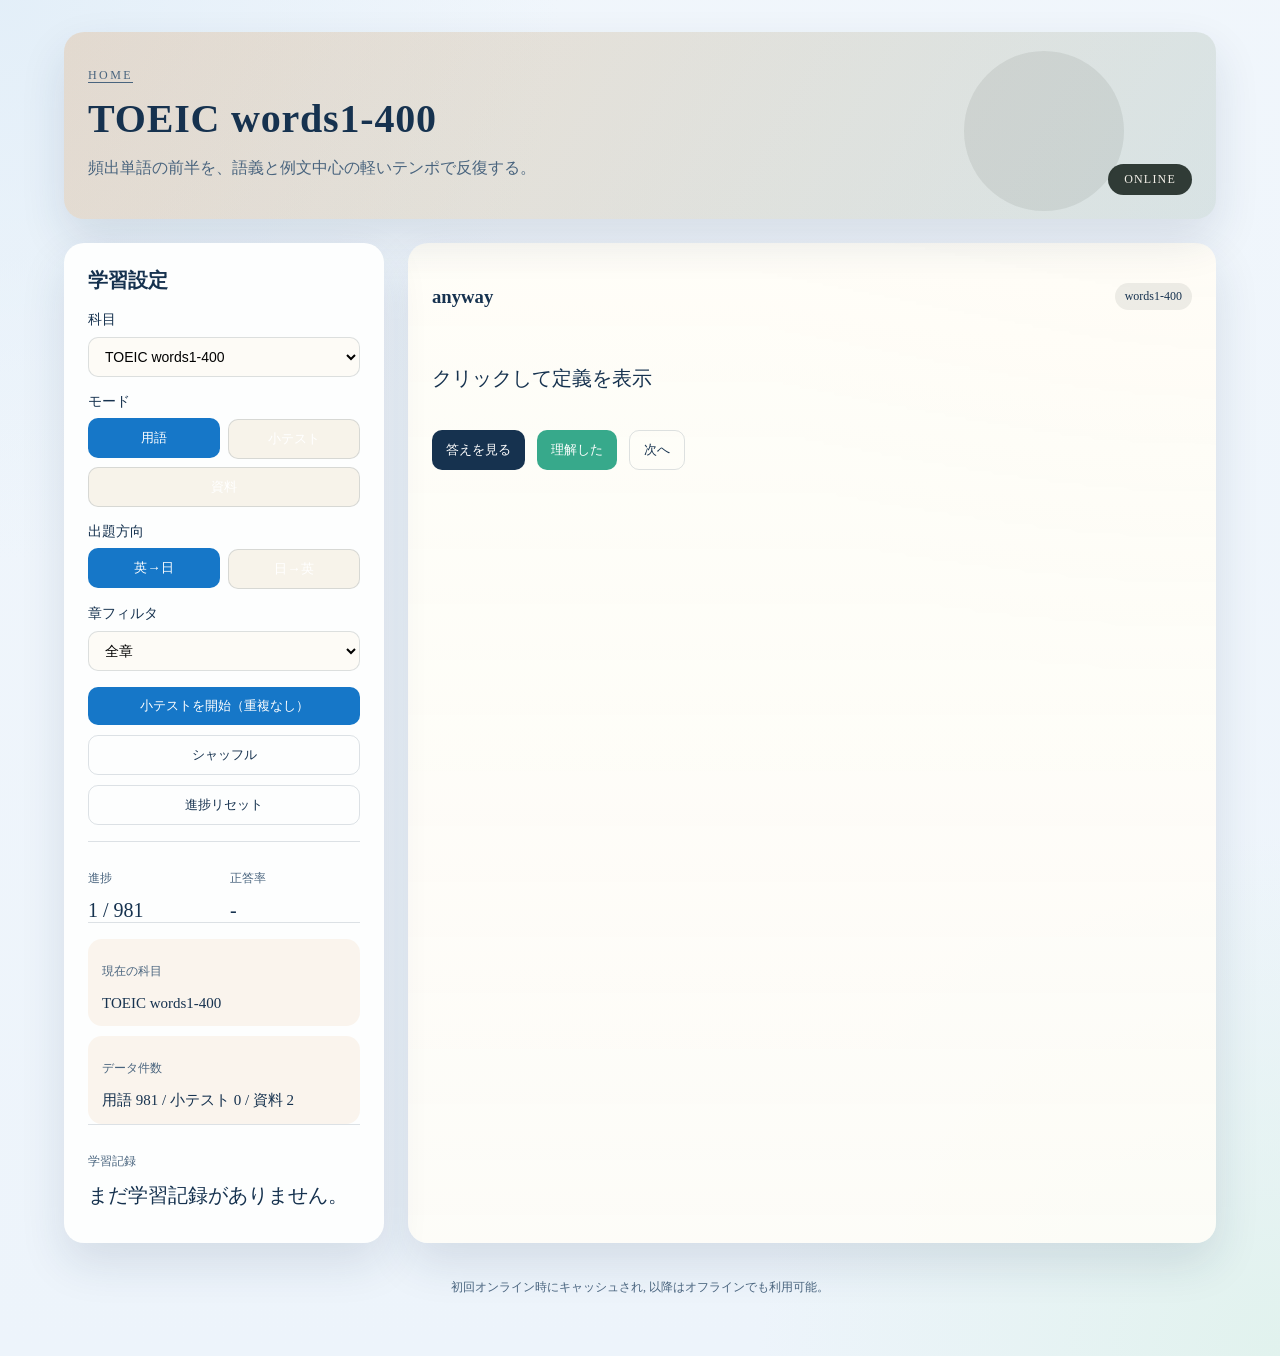
==== study.html @ 6f46da46 "Add subject home and materials view" ====
<!doctype html>
<html lang="ja">
<head>
  <meta charset="utf-8" />
  <meta name="viewport" content="width=device-width, initial-scale=1" />
  <meta name="theme-color" content="#1f2a24" />
  <link rel="manifest" href="./manifest.json" />
  <link rel="icon" href="./assets/icon.svg" type="image/svg+xml" />
  <link rel="stylesheet" href="./styles.css" />
  <title>Study Forge | Subject</title>
</head>
<body class="study-page" data-theme="default">
  <div class="app">
    <header class="hero">
      <div>
        <p class="eyebrow"><a href="./index.html" class="back-link">Home</a></p>
        <h1 id="pageTitle">Study Forge</h1>
        <p class="subtitle" id="pageSubtitle">用語も論点も、迷わず反復するための静かな訓練場。</p>
      </div>
      <div class="status" id="netStatus">Offline Ready</div>
    </header>

    <main class="grid">
      <section class="panel controls">
        <h2>学習設定</h2>
        <label class="field">
          <span>科目</span>
          <select id="subjectSelect"></select>
        </label>
        <label class="field">
          <span>モード</span>
          <div class="segmented" role="group">
            <button type="button" id="modeTerms" class="segmented-btn is-active">用語</button>
            <button type="button" id="modeQuiz" class="segmented-btn">小テスト</button>
            <button type="button" id="modeMaterials" class="segmented-btn">資料</button>
          </div>
        </label>
        <label class="field">
          <span>出題方向</span>
          <div class="segmented" role="group">
            <button type="button" id="directionEnJa" class="segmented-btn is-active">英→日</button>
            <button type="button" id="directionJaEn" class="segmented-btn">日→英</button>
          </div>
        </label>
        <label class="field">
          <span>章フィルタ</span>
          <select id="chapterSelect"></select>
        </label>
        <div class="actions">
          <button type="button" id="startQuizBtn" class="primary">小テストを開始（重複なし）</button>
          <button type="button" id="shuffleBtn" class="ghost">シャッフル</button>
          <button type="button" id="resetBtn" class="ghost">進捗リセット</button>
        </div>
        <div class="metrics">
          <div>
            <p class="metric-label">進捗</p>
            <p id="progressText" class="metric-value">0 / 0</p>
          </div>
          <div>
            <p class="metric-label">正答率</p>
            <p id="accuracyText" class="metric-value">-</p>
          </div>
        </div>
        <div class="overview">
          <div class="overview-item">
            <p class="metric-label">現在の科目</p>
            <p id="subjectTitle" class="overview-value">-</p>
          </div>
          <div class="overview-item">
            <p class="metric-label">データ件数</p>
            <p id="datasetSummary" class="overview-value">-</p>
          </div>
        </div>
        <div class="study-log">
          <p class="metric-label">学習記録</p>
          <p id="historySummary" class="metric-value"></p>
          <div id="historyList" class="history-list"></div>
        </div>
      </section>

      <section class="panel content" id="contentPanel">
        <div class="card" id="cardView">
          <div class="card-header">
            <h3 id="cardTitle">読み込み中...</h3>
            <span id="cardTag" class="tag"></span>
          </div>
          <p id="cardBody" class="card-body"></p>
          <div id="cardMeta" class="card-meta hidden">
            <div class="meta-block hidden" id="cardSynonymsBlock">
              <p class="meta-title">類義語</p>
              <ul id="cardSynonyms" class="meta-list"></ul>
            </div>
            <div class="meta-block hidden" id="cardDerivativesBlock">
              <p class="meta-title">派生語</p>
              <ul id="cardDerivatives" class="meta-list"></ul>
            </div>
            <div class="meta-block hidden" id="cardPhrasesBlock">
              <p class="meta-title">熟語・語句</p>
              <ul id="cardPhrases" class="meta-list"></ul>
            </div>
            <div class="meta-block hidden" id="cardExamplesBlock">
              <p class="meta-title">例文</p>
              <ul id="cardExamples" class="meta-list"></ul>
            </div>
          </div>
          <div class="card-actions" id="cardActions">
            <button type="button" id="revealBtn">答えを見る</button>
            <button type="button" id="knownBtn" class="good">理解した</button>
            <button type="button" id="nextBtn" class="ghost">次へ</button>
          </div>
        </div>

        <div class="card hidden" id="quizView">
          <div class="card-header">
            <h3 id="quizTitle">問題</h3>
            <span id="quizTag" class="tag"></span>
          </div>
          <p id="quizQuestion" class="card-body"></p>
          <div id="quizOptions" class="options"></div>
          <div class="explain" id="quizExplain"></div>
          <div class="card-actions">
            <button type="button" id="quizNextBtn" class="ghost">次の問題</button>
          </div>
        </div>

        <div class="card hidden material-card" id="materialView">
          <div class="card-header">
            <div>
              <p class="section-kicker">Reference</p>
              <h3 id="materialTitle">資料</h3>
            </div>
            <span id="materialTag" class="tag"></span>
          </div>
          <p id="materialSummary" class="card-body"></p>
          <div class="material-layout">
            <section class="material-panel hidden" id="materialPointsBlock">
              <p class="meta-title">要点</p>
              <ul id="materialPoints" class="meta-list"></ul>
            </section>
            <section class="material-panel hidden" id="materialDetailsBlock">
              <p class="meta-title">補足</p>
              <div id="materialDetails" class="detail-list"></div>
            </section>
          </div>
          <div class="material-foot">
            <p id="materialSource" class="material-source"></p>
          </div>
          <div class="card-actions">
            <button type="button" id="materialNextBtn" class="ghost">次の資料</button>
          </div>
        </div>

        <div class="card hidden" id="sessionView">
          <div class="card-header">
            <h3 id="sessionTitle">小テスト</h3>
            <span id="sessionTag" class="tag"></span>
          </div>
          <p id="sessionQuestion" class="card-body"></p>
          <div id="sessionOptions" class="options"></div>
          <div class="explain" id="sessionExplain"></div>
          <div class="card-actions">
            <button type="button" id="sessionExitBtn" class="ghost">中断して戻る</button>
            <button type="button" id="sessionNextBtn">次へ</button>
          </div>
        </div>

        <div class="card hidden" id="sessionResultView">
          <div class="card-header">
            <h3>テスト結果</h3>
          </div>
          <p id="sessionScore" class="card-body"></p>
          <div class="card-actions">
            <button type="button" id="sessionReviewBtn">間違いを復習</button>
            <button type="button" id="sessionBackBtn" class="ghost">元のページに戻る</button>
          </div>
        </div>

        <div class="card hidden" id="sessionReviewView">
          <div class="card-header">
            <h3>間違いの復習</h3>
            <span id="reviewTag" class="tag"></span>
          </div>
          <p id="reviewQuestion" class="card-body"></p>
          <div id="reviewOptions" class="options"></div>
          <div class="explain" id="reviewExplain"></div>
          <div class="card-actions">
            <button type="button" id="reviewBackBtn" class="ghost">元のページに戻る</button>
            <button type="button" id="reviewNextBtn">次へ</button>
          </div>
        </div>
      </section>
    </main>

    <footer class="footer">
      <p>初回オンライン時にキャッシュされ, 以降はオフラインでも利用可能。</p>
    </footer>
  </div>

  <script src="./app.js"></script>
</body>
</html>
---- styles.css ----
:root {
  --bg: #f3efe6;
  --ink: #1f2a24;
  --ink-soft: #3d4b42;
  --accent: #d9822b;
  --accent-2: #6d8f7c;
  --card: #fffdf7;
  --line: rgba(31, 42, 36, 0.15);
  --shadow: 0 18px 50px rgba(31, 42, 36, 0.15);
}

body[data-theme="toeic"] {
  --bg: #edf4fb;
  --ink: #16324f;
  --ink-soft: #49647e;
  --accent: #1677c8;
  --accent-2: #37a98b;
  --card: #fdfefe;
  --line: rgba(22, 50, 79, 0.14);
  --shadow: 0 20px 46px rgba(22, 50, 79, 0.12);
}

body[data-theme="philosophy"] {
  --bg: #f3eadc;
  --ink: #241c18;
  --ink-soft: #645249;
  --accent: #9f5f2d;
  --accent-2: #6e7d59;
  --card: #fffaf1;
  --line: rgba(36, 28, 24, 0.14);
  --shadow: 0 20px 48px rgba(36, 28, 24, 0.14);
}

* {
  box-sizing: border-box;
}

body {
  margin: 0;
  font-family: "Cormorant Garamond", "Palatino", "Times New Roman", serif;
  color: var(--ink);
  background: radial-gradient(circle at top left, #f5f1ea 0%, #efe6d7 40%, #e6dcc9 100%);
  min-height: 100vh;
}

body.study-page {
  background:
    radial-gradient(circle at top left, color-mix(in srgb, var(--accent) 12%, white) 0%, transparent 30%),
    radial-gradient(circle at bottom right, color-mix(in srgb, var(--accent-2) 15%, white) 0%, transparent 28%),
    linear-gradient(180deg, color-mix(in srgb, var(--bg) 82%, white), var(--bg));
}

body.home-page {
  background:
    linear-gradient(180deg, #f6f1e8 0%, #ece1ce 100%);
}

.app {
  max-width: 1200px;
  margin: 0 auto;
  padding: 32px 24px 48px;
  display: flex;
  flex-direction: column;
  gap: 24px;
}

.hero {
  display: flex;
  justify-content: space-between;
  align-items: flex-end;
  padding: 24px;
  background: linear-gradient(120deg, rgba(217, 130, 43, 0.2), rgba(109, 143, 124, 0.18));
  border-radius: 20px;
  box-shadow: var(--shadow);
  position: relative;
  overflow: hidden;
  animation: fadeSlide 700ms ease-out;
}

.hero::after {
  content: "";
  position: absolute;
  inset: 10% 8% auto auto;
  width: 160px;
  height: 160px;
  border-radius: 50%;
  background: rgba(31, 42, 36, 0.08);
}

.back-link {
  color: inherit;
  text-decoration: none;
  border-bottom: 1px solid currentColor;
}

.home-shell {
  max-width: 1280px;
}

.home-main {
  display: grid;
  gap: 24px;
}

.home-grid {
  display: grid;
  grid-template-columns: repeat(auto-fit, minmax(240px, 1fr));
  gap: 20px;
}

.subject-card {
  display: grid;
  gap: 10px;
  min-height: 220px;
  padding: 22px;
  border-radius: 22px;
  background: rgba(255, 253, 247, 0.86);
  border: 1px solid rgba(31, 42, 36, 0.08);
  box-shadow: var(--shadow);
  text-decoration: none;
  color: inherit;
  transition: transform 200ms ease, box-shadow 200ms ease, border-color 200ms ease;
}

.subject-card:hover {
  transform: translateY(-3px);
  box-shadow: 0 24px 50px rgba(31, 42, 36, 0.16);
  border-color: rgba(31, 42, 36, 0.16);
}

.subject-card[data-theme="toeic"] {
  background: linear-gradient(180deg, rgba(251, 254, 255, 0.94), rgba(231, 242, 253, 0.94));
}

.subject-card[data-theme="philosophy"] {
  background: linear-gradient(180deg, rgba(255, 250, 241, 0.96), rgba(241, 229, 211, 0.96));
}

.subject-card h3 {
  margin: 0;
  font-size: 28px;
}

.subject-description {
  margin: 0;
  font-size: 15px;
  line-height: 1.6;
  color: var(--ink-soft);
}

.subject-meta {
  margin-top: auto;
  font-size: 12px;
  letter-spacing: 0.08em;
  text-transform: uppercase;
  color: var(--ink-soft);
}

h1 {
  font-size: 40px;
  margin: 8px 0;
  letter-spacing: 0.02em;
}

.eyebrow {
  text-transform: uppercase;
  letter-spacing: 0.2em;
  font-size: 12px;
  color: var(--ink-soft);
}

.subtitle {
  font-size: 16px;
  color: var(--ink-soft);
  max-width: 520px;
}

.status {
  font-size: 12px;
  padding: 8px 16px;
  border-radius: 999px;
  background: rgba(31, 42, 36, 0.9);
  color: #f2efe8;
  text-transform: uppercase;
  letter-spacing: 0.1em;
}

.grid {
  display: grid;
  grid-template-columns: minmax(260px, 320px) 1fr;
  gap: 24px;
}

.panel {
  background: var(--card);
  border-radius: 20px;
  padding: 24px;
  box-shadow: var(--shadow);
  animation: fadeRise 700ms ease-out;
}

.controls {
  position: sticky;
  top: 20px;
  align-self: start;
}

.controls h2 {
  margin-top: 0;
  font-size: 20px;
}

.field {
  display: flex;
  flex-direction: column;
  gap: 8px;
  margin-bottom: 16px;
  font-size: 14px;
}

select {
  padding: 10px 12px;
  border-radius: 10px;
  border: 1px solid var(--line);
  font-size: 14px;
  background: #fdfbf6;
}

.segmented {
  display: flex;
  gap: 8px;
  flex-wrap: wrap;
}

.segmented-btn {
  flex: 1 1 88px;
  padding: 10px;
  border-radius: 10px;
  border: 1px solid var(--line);
  background: #f7f3ea;
  cursor: pointer;
  transition: transform 200ms ease, background 200ms ease;
}

.segmented-btn.is-active {
  background: var(--accent);
  color: #fff;
  border-color: transparent;
  transform: translateY(-1px);
}

.actions {
  display: grid;
  gap: 10px;
  margin: 16px 0;
}

button {
  padding: 10px 14px;
  border-radius: 10px;
  border: none;
  background: var(--ink);
  color: #fff;
  cursor: pointer;
  transition: transform 200ms ease, box-shadow 200ms ease;
}

button:hover {
  transform: translateY(-1px);
  box-shadow: 0 10px 20px rgba(31, 42, 36, 0.2);
}

button.ghost {
  background: transparent;
  color: var(--ink);
  border: 1px solid var(--line);
}

button.good {
  background: var(--accent-2);
}

button.primary {
  background: var(--accent);
}

.metrics {
  border-top: 1px solid var(--line);
  padding-top: 16px;
  display: grid;
  grid-template-columns: 1fr 1fr;
  gap: 12px;
}

.overview {
  border-top: 1px solid var(--line);
  padding-top: 16px;
  display: grid;
  gap: 10px;
}

.overview-item {
  padding: 12px 14px;
  border-radius: 14px;
  background: rgba(217, 130, 43, 0.08);
}

.overview-value {
  margin: 4px 0 0;
  font-size: 15px;
  line-height: 1.5;
}

.study-log {
  border-top: 1px solid var(--line);
  padding-top: 16px;
}

.history-list {
  display: grid;
  gap: 8px;
  font-size: 13px;
  margin-top: 10px;
}

.history-item {
  display: flex;
  justify-content: space-between;
  align-items: center;
  gap: 10px;
  padding: 8px 10px;
  border: 1px solid var(--line);
  border-radius: 10px;
  background: rgba(31, 42, 36, 0.04);
}
.stats-list {
  display: flex;
  flex-direction: column;
  gap: 8px;
}

.stat-row {
  display: flex;
  justify-content: space-between;
  align-items: center;
  font-size: 13px;
}

.stat-bar {
  height: 6px;
  background: rgba(31, 42, 36, 0.1);
  border-radius: 999px;
  overflow: hidden;
  flex: 1;
  margin: 0 10px;
}

.stat-bar > span {
  display: block;
  height: 100%;
  background: var(--accent-2);
  width: 0%;
}

.metric-label {
  font-size: 12px;
  color: var(--ink-soft);
}

.metric-value {
  font-size: 20px;
  margin: 0;
}

.card {
  display: flex;
  flex-direction: column;
  gap: 16px;
  min-height: 360px;
  animation: cardEnter 500ms ease-out;
}

.content {
  background:
    linear-gradient(180deg, rgba(255, 253, 247, 0.95), rgba(255, 253, 247, 0.88)),
    radial-gradient(circle at top right, rgba(217, 130, 43, 0.12), transparent 36%);
}

.card-header {
  display: flex;
  justify-content: space-between;
  align-items: center;
}

.section-kicker {
  margin: 0 0 6px;
  font-size: 11px;
  letter-spacing: 0.14em;
  text-transform: uppercase;
  color: rgba(31, 42, 36, 0.55);
}

.card-body {
  font-size: 20px;
  line-height: 1.6;
}

.card-meta {
  display: grid;
  gap: 12px;
  padding: 12px 14px;
  border-radius: 14px;
  background: rgba(31, 42, 36, 0.04);
}

.meta-block {
  display: grid;
  gap: 6px;
}

.meta-title {
  margin: 0;
  font-size: 12px;
  letter-spacing: 0.08em;
  text-transform: uppercase;
  color: rgba(31, 42, 36, 0.6);
}

.meta-list {
  margin: 0;
  padding-left: 18px;
  display: grid;
  gap: 4px;
  font-size: 14px;
  line-height: 1.5;
}

.tag {
  padding: 6px 10px;
  background: rgba(31, 42, 36, 0.08);
  border-radius: 999px;
  font-size: 12px;
}

.material-card {
  gap: 20px;
}

.material-layout {
  display: grid;
  grid-template-columns: 1.1fr 0.9fr;
  gap: 16px;
}

.material-panel {
  padding: 14px 16px;
  border-radius: 16px;
  background: rgba(31, 42, 36, 0.045);
  border: 1px solid rgba(31, 42, 36, 0.06);
}

.detail-list {
  display: grid;
  gap: 10px;
}

.detail-item {
  padding-bottom: 10px;
  border-bottom: 1px solid rgba(31, 42, 36, 0.08);
}

.detail-item:last-child {
  padding-bottom: 0;
  border-bottom: none;
}

.detail-label {
  margin: 0 0 4px;
  font-size: 12px;
  text-transform: uppercase;
  letter-spacing: 0.08em;
  color: rgba(31, 42, 36, 0.55);
}

.detail-text {
  margin: 0;
  font-size: 14px;
  line-height: 1.6;
}

.material-foot {
  display: flex;
  justify-content: flex-end;
}

.material-source {
  margin: 0;
  font-size: 13px;
  color: var(--ink-soft);
}

.card-actions {
  display: flex;
  gap: 12px;
  flex-wrap: wrap;
}

.options {
  display: grid;
  gap: 12px;
}

.option-btn {
  background: #f9f4ea;
  color: var(--ink);
  border: 1px solid var(--line);
  text-align: left;
  padding: 12px 14px;
  border-radius: 12px;
  animation: fadeSlide 350ms ease-out;
}

.option-btn.is-correct {
  border-color: var(--accent-2);
  background: rgba(109, 143, 124, 0.2);
}

.option-btn.is-wrong {
  border-color: #b44d2a;
  background: rgba(180, 77, 42, 0.15);
}

.explain {
  padding: 12px 14px;
  border-radius: 12px;
  background: rgba(31, 42, 36, 0.05);
  font-size: 14px;
  line-height: 1.5;
}

.hidden {
  display: none;
}

.footer {
  text-align: center;
  font-size: 12px;
  color: var(--ink-soft);
}

@keyframes fadeSlide {
  from {
    opacity: 0;
    transform: translateY(8px);
  }
  to {
    opacity: 1;
    transform: translateY(0);
  }
}

@keyframes fadeRise {
  from {
    opacity: 0;
    transform: translateY(16px);
  }
  to {
    opacity: 1;
    transform: translateY(0);
  }
}

@keyframes cardEnter {
  from {
    opacity: 0;
    transform: scale(0.98);
  }
  to {
    opacity: 1;
    transform: scale(1);
  }
}

@media (max-width: 900px) {
  .grid {
    grid-template-columns: 1fr;
  }

  .controls {
    position: static;
  }

  .hero {
    flex-direction: column;
    align-items: flex-start;
    gap: 16px;
  }

  .material-layout {
    grid-template-columns: 1fr;
  }
}

@media (max-width: 640px) {
  .app {
    padding: 20px 16px 32px;
  }

  h1 {
    font-size: 32px;
  }

  .panel {
    padding: 18px;
  }

  .card-body {
    font-size: 18px;
  }

  .metrics {
    grid-template-columns: 1fr;
  }
}
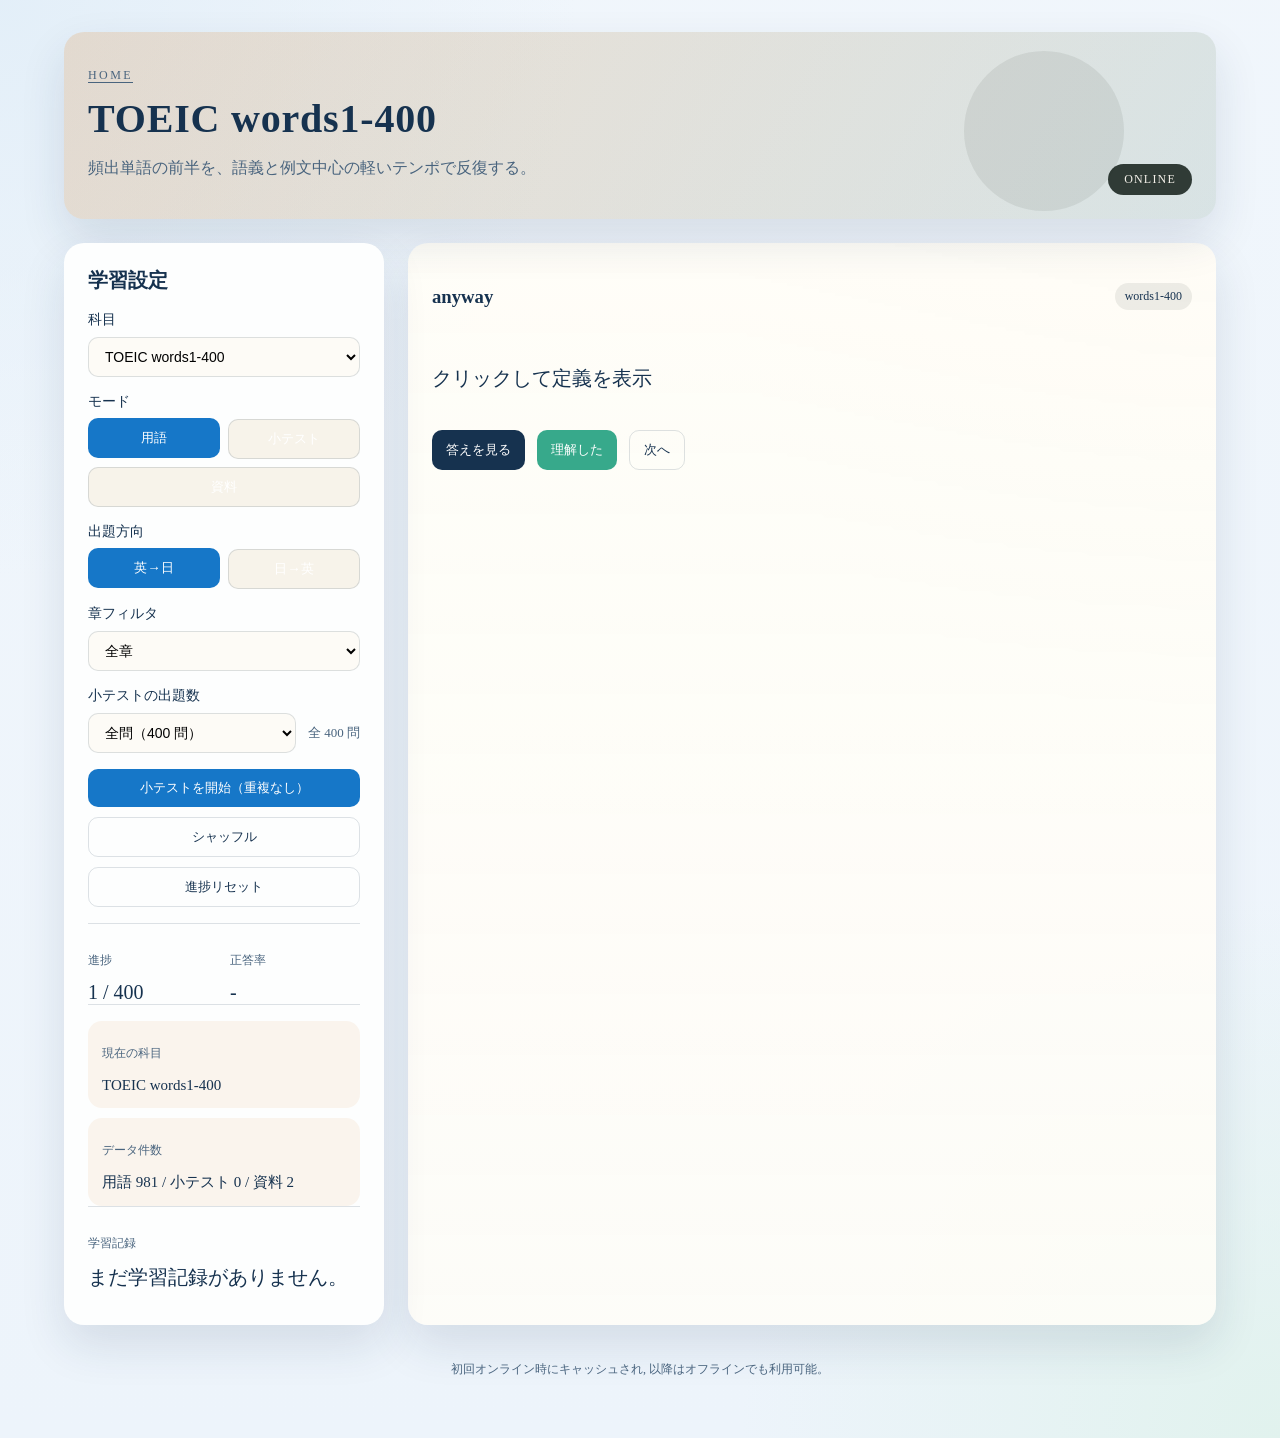
==== commit b75049bc: "Add configurable quiz sessions and review" ====
--- a/study.html
+++ b/study.html
@@ -46,6 +46,13 @@
           <span>章フィルタ</span>
           <select id="chapterSelect"></select>
         </label>
+        <label class="field">
+          <span>小テストの出題数</span>
+          <div class="quiz-count-control">
+            <select id="quizCountSelect"></select>
+            <span id="quizAvailableText" class="available-count">全 0 問</span>
+          </div>
+        </label>
         <div class="actions">
           <button type="button" id="startQuizBtn" class="primary">小テストを開始（重複なし）</button>
           <button type="button" id="shuffleBtn" class="ghost">シャッフル</button>
@@ -153,7 +160,10 @@
         <div class="card hidden" id="sessionView">
           <div class="card-header">
             <h3 id="sessionTitle">小テスト</h3>
-            <span id="sessionTag" class="tag"></span>
+            <div class="session-meta">
+              <span id="sessionProgress" class="available-count"></span>
+              <span id="sessionTag" class="tag"></span>
+            </div>
           </div>
           <p id="sessionQuestion" class="card-body"></p>
           <div id="sessionOptions" class="options"></div>
@@ -170,15 +180,19 @@
           </div>
           <p id="sessionScore" class="card-body"></p>
           <div class="card-actions">
-            <button type="button" id="sessionReviewBtn">間違いを復習</button>
+            <button type="button" id="sessionReviewAllBtn">全問を復習</button>
+            <button type="button" id="sessionReviewBtn" class="ghost">間違いを復習</button>
             <button type="button" id="sessionBackBtn" class="ghost">元のページに戻る</button>
           </div>
         </div>
 
         <div class="card hidden" id="sessionReviewView">
           <div class="card-header">
-            <h3>間違いの復習</h3>
-            <span id="reviewTag" class="tag"></span>
+            <h3 id="reviewTitle">復習</h3>
+            <div class="session-meta">
+              <span id="reviewProgress" class="available-count"></span>
+              <span id="reviewTag" class="tag"></span>
+            </div>
           </div>
           <p id="reviewQuestion" class="card-body"></p>
           <div id="reviewOptions" class="options"></div>
--- a/styles.css
+++ b/styles.css
@@ -226,6 +226,28 @@
   background: #fdfbf6;
 }
 
+.quiz-count-control {
+  display: flex;
+  align-items: center;
+  gap: 12px;
+}
+
+.quiz-count-control select {
+  flex: 1;
+}
+
+.available-count {
+  color: var(--ink-soft);
+  font-size: 13px;
+  white-space: nowrap;
+}
+
+.session-meta {
+  display: flex;
+  align-items: center;
+  gap: 10px;
+}
+
 .segmented {
   display: flex;
   gap: 8px;
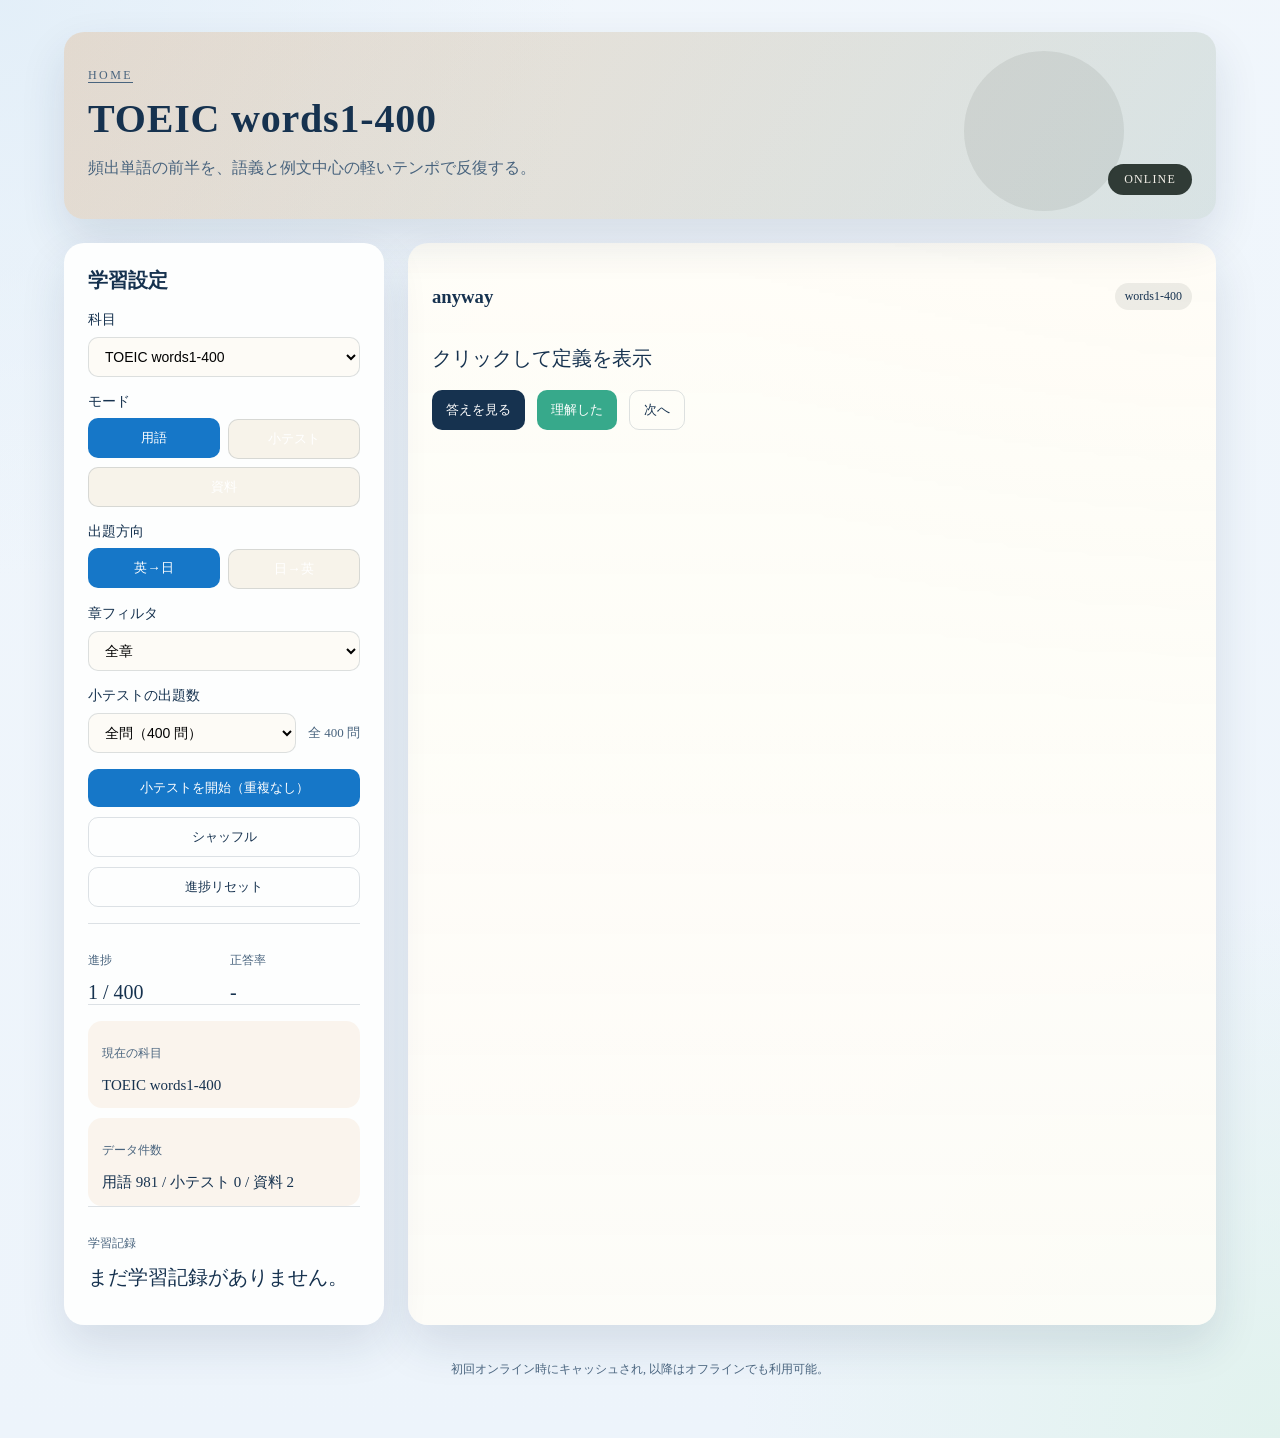
==== commit 4d10e645: "Add statistics grade 2 quiz content" ====
--- a/study.html
+++ b/study.html
@@ -6,6 +6,7 @@
   <meta name="theme-color" content="#1f2a24" />
   <link rel="manifest" href="./manifest.json" />
   <link rel="icon" href="./assets/icon.svg" type="image/svg+xml" />
+  <link rel="stylesheet" href="./assets/vendor/katex/katex.min.css" />
   <link rel="stylesheet" href="./styles.css" />
   <title>Study Forge | Subject</title>
 </head>
@@ -91,7 +92,7 @@
             <h3 id="cardTitle">読み込み中...</h3>
             <span id="cardTag" class="tag"></span>
           </div>
-          <p id="cardBody" class="card-body"></p>
+          <div id="cardBody" class="card-body rich-content"></div>
           <div id="cardMeta" class="card-meta hidden">
             <div class="meta-block hidden" id="cardSynonymsBlock">
               <p class="meta-title">類義語</p>
@@ -122,7 +123,7 @@
             <h3 id="quizTitle">問題</h3>
             <span id="quizTag" class="tag"></span>
           </div>
-          <p id="quizQuestion" class="card-body"></p>
+          <div id="quizQuestion" class="card-body rich-content"></div>
           <div id="quizOptions" class="options"></div>
           <div class="explain" id="quizExplain"></div>
           <div class="card-actions">
@@ -138,7 +139,7 @@
             </div>
             <span id="materialTag" class="tag"></span>
           </div>
-          <p id="materialSummary" class="card-body"></p>
+          <div id="materialSummary" class="card-body rich-content"></div>
           <div class="material-layout">
             <section class="material-panel hidden" id="materialPointsBlock">
               <p class="meta-title">要点</p>
@@ -165,7 +166,7 @@
               <span id="sessionTag" class="tag"></span>
             </div>
           </div>
-          <p id="sessionQuestion" class="card-body"></p>
+          <div id="sessionQuestion" class="card-body rich-content"></div>
           <div id="sessionOptions" class="options"></div>
           <div class="explain" id="sessionExplain"></div>
           <div class="card-actions">
@@ -178,7 +179,7 @@
           <div class="card-header">
             <h3>テスト結果</h3>
           </div>
-          <p id="sessionScore" class="card-body"></p>
+          <div id="sessionScore" class="card-body rich-content"></div>
           <div class="card-actions">
             <button type="button" id="sessionReviewAllBtn">全問を復習</button>
             <button type="button" id="sessionReviewBtn" class="ghost">間違いを復習</button>
@@ -194,7 +195,7 @@
               <span id="reviewTag" class="tag"></span>
             </div>
           </div>
-          <p id="reviewQuestion" class="card-body"></p>
+          <div id="reviewQuestion" class="card-body rich-content"></div>
           <div id="reviewOptions" class="options"></div>
           <div class="explain" id="reviewExplain"></div>
           <div class="card-actions">
@@ -210,6 +211,7 @@
     </footer>
   </div>
 
+  <script src="./assets/vendor/katex/katex.min.js"></script>
   <script src="./app.js"></script>
 </body>
 </html>
--- a/styles.css
+++ b/styles.css
@@ -457,6 +457,176 @@
   line-height: 1.5;
 }
 
+.rich-content {
+  display: grid;
+  gap: 8px;
+}
+
+.rich-content p {
+  margin: 0;
+}
+
+.math-token,
+.math-block {
+  font-family: "Times New Roman", Georgia, serif;
+  font-size: 1.03em;
+  white-space: nowrap;
+}
+
+.math-token {
+  display: inline-flex;
+  align-items: center;
+  gap: 2px;
+  padding: 0 2px;
+  color: #18231e;
+  vertical-align: -0.08em;
+}
+
+.math-token-block,
+.math-block {
+  display: block;
+  overflow-x: auto;
+  padding: 10px 12px;
+  border-radius: 10px;
+  background: rgba(31, 42, 36, 0.06);
+  border: 1px solid rgba(31, 42, 36, 0.08);
+  font-size: 1.08em;
+}
+
+.math-token .katex {
+  font-size: 1.02em;
+}
+
+.math-block .katex-display,
+.math-token-block .katex-display {
+  margin: 0;
+  text-align: left;
+}
+
+.math-block .katex-display > .katex,
+.math-token-block .katex-display > .katex {
+  text-align: left;
+}
+
+.math-frac {
+  display: inline-grid;
+  grid-template-rows: auto auto;
+  align-items: center;
+  justify-items: center;
+  line-height: 1.05;
+  vertical-align: middle;
+  margin: 0 2px;
+}
+
+.math-frac-top,
+.math-frac-bottom {
+  display: inline-flex;
+  align-items: center;
+  gap: 2px;
+  padding: 0 4px;
+}
+
+.math-frac-top {
+  border-bottom: 1px solid currentColor;
+  padding-bottom: 2px;
+}
+
+.math-frac-bottom {
+  padding-top: 2px;
+}
+
+.math-root {
+  display: inline-flex;
+  align-items: stretch;
+  vertical-align: middle;
+}
+
+.math-root-symbol {
+  font-size: 1.25em;
+  line-height: 1;
+  padding-right: 1px;
+}
+
+.math-root-body {
+  display: inline-flex;
+  align-items: center;
+  gap: 2px;
+  border-top: 1px solid currentColor;
+  padding: 1px 4px 0 3px;
+}
+
+.math-overline {
+  display: inline-block;
+  border-top: 1px solid currentColor;
+  line-height: 1;
+  padding: 1px 1px 0;
+}
+
+.math-script {
+  display: inline-grid;
+  grid-template-columns: auto auto;
+  grid-template-rows: auto auto;
+  align-items: center;
+  column-gap: 1px;
+  margin: 0 1px;
+  vertical-align: middle;
+}
+
+.math-script-base {
+  grid-row: 1 / 3;
+}
+
+.math-script sup,
+.math-script sub {
+  font-size: 0.68em;
+  line-height: 1;
+}
+
+.math-script sup {
+  grid-column: 2;
+  grid-row: 1;
+  align-self: end;
+}
+
+.math-script sub {
+  grid-column: 2;
+  grid-row: 2;
+  align-self: start;
+}
+
+.table-scroll {
+  overflow-x: auto;
+  max-width: 100%;
+}
+
+.data-table {
+  width: max-content;
+  min-width: 100%;
+  border-collapse: collapse;
+  font-size: 14px;
+  line-height: 1.45;
+}
+
+.data-table caption {
+  caption-side: top;
+  padding-bottom: 6px;
+  color: var(--ink-soft);
+  text-align: left;
+}
+
+.data-table th,
+.data-table td {
+  padding: 8px 10px;
+  border: 1px solid rgba(31, 42, 36, 0.16);
+  text-align: left;
+  vertical-align: top;
+}
+
+.data-table th {
+  background: rgba(31, 42, 36, 0.07);
+  font-weight: 700;
+}
+
 .tag {
   padding: 6px 10px;
   background: rgba(31, 42, 36, 0.08);
@@ -540,6 +710,15 @@
   padding: 12px 14px;
   border-radius: 12px;
   animation: fadeSlide 350ms ease-out;
+  display: grid;
+  grid-template-columns: auto 1fr;
+  gap: 8px;
+  align-items: start;
+  line-height: 1.45;
+}
+
+.option-prefix {
+  font-weight: 700;
 }
 
 .option-btn.is-correct {
